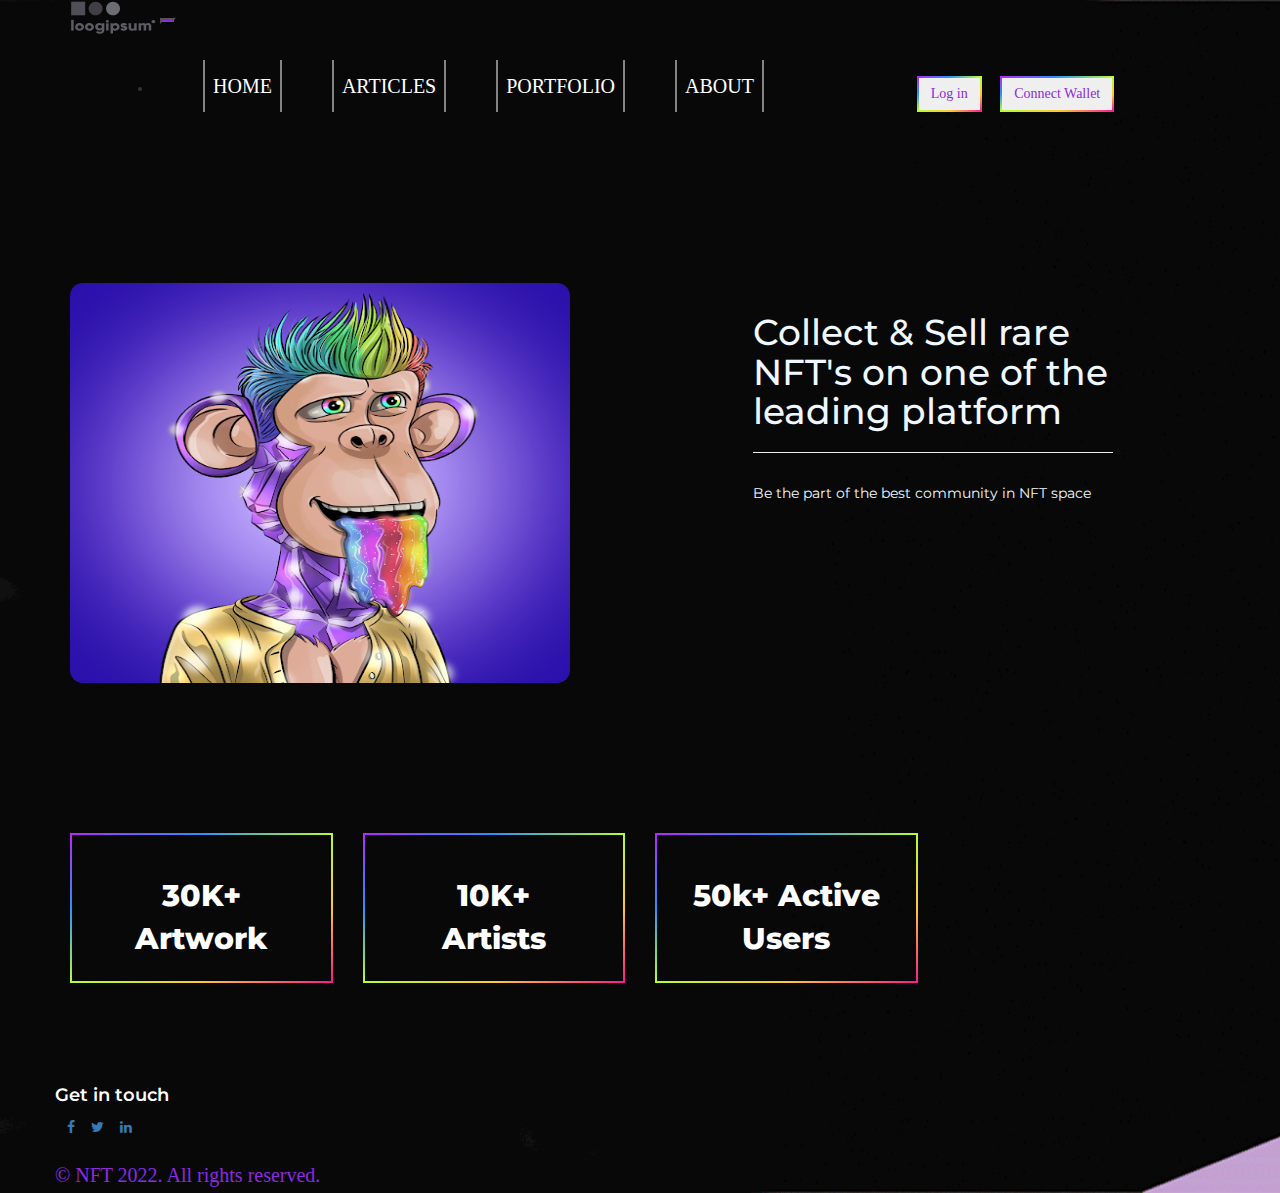
==== Index.html @ bce40881 "update" ====
<!DOCTYPE html>
<html lang="en">
<head>
    <meta charset="UTF-8">
    <meta http-equiv="X-UA-Compatible" content="IE=edge">
    <meta name="viewport" content="width=device-width, initial-scale=1.0">
    <meta name="author" content="Mariam Mariamidze">
    <!-- =============social icons============= -->
    <link rel="stylesheet" href="https://cdnjs.cloudflare.com/ajax/libs/font-awesome/4.7.0/css/font-awesome.min.css">
    <!-- =============fonts============= -->
    <link rel="preconnect" href="https://fonts.googleapis.com">
    <link rel="preconnect" href="https://fonts.gstatic.com" crossorigin>
    <link href="https://fonts.googleapis.com/css2?family=Koulen&family=Montserrat:wght@300&display=swap" rel="stylesheet">
    <!-- CSS only -->
    <link href="https://cdn.jsdelivr.net/npm/bootstrap@5.1.3/dist/css/bootstrap.min.css" rel="stylesheet" integrity="sha384-1BmE4kWBq78iYhFldvKuhfTAU6auU8tT94WrHftjDbrCEXSU1oBoqyl2QvZ6jIW3" crossorigin="anonymous">
    <link rel="stylesheet" href="https://maxcdn.bootstrapcdn.com/bootstrap/3.4.1/css/bootstrap.min.css">
    <link rel="stylesheet" href="assets/css/style.css">
    <!-- =============JS============= -->
    <script src="https://ajax.googleapis.com/ajax/libs/jquery/3.6.0/jquery.min.js"></script>
    <script src="https://maxcdn.bootstrapcdn.com/bootstrap/3.4.1/js/bootstrap.min.js"></script>
    <!-- =============title============= -->
    <link rel="icon" href="assets/img/logo.svg" type="imige/icon type">
    <title>NFT</title>
</head>
<body>
    <header class="container">
        <nav class="navbar navbar-expand-lg navbar-light">
            <img src="assets/img/logo.svg">
            <button class="navbar-toggler custom-tog" type="button" data-toggle="collapse" data-target="#navbarTogglerDemo02" aria-controls="navbarTogglerDemo02" aria-expanded="false" aria-label="Toggle navigation">
            <span class="navbar-toggler-icon"></span>
            </button>
            <div class="collapse navbar-collapse teal borderYtoX" id="navbarTogglerDemo02">
                <ul class="navbar-nav mr-auto mt-2 mt-lg-0">
                    <li class="nav-item active">
                        <a class="custom-link" href="#">HOME</a>
                    </li>
                    <li class="nav-item">
                        <a class="custom-link" href="#">ARTICLES</a>
                    </li>
                    <li class="nav-item">
                        <a class="custom-link" href="#">PORTFOLIO</a>
                    </li>
                    <li class="nav-item">
                        <a class="custom-link" href="#">ABOUT</a>
                    </li>
                </ul>
                <form class="form-inline my-2 my-lg-0">
                    <button class="btn my-2 my-sm-0 button_login" type="submit">Log in</button>
                    <button class="btn my-2 my-sm-0 button_wallet" type="submit">Connect Wallet</button>
                 </form>
              </div>
        </nav>
    </header>
    <section>
        <div class="container">
            <div class="row justify-content-between">
                <div class="col-sm-8 col-md-10 col-xl-7 col-lg-7">
                    <img class="img-1" src="assets/img/img1.png">
                </div> 
                <div class="col-sm-8 col-md-8 col-xl-4 col-lg-4">
                    <h1>Collect & Sell rare NFT's on one of the leading platform</h1>
                    <hr>
                    <p>Be the part of the best community in NFT space</p>
                </div> 
            </div>
        </div>
    </section>
    <section>
        <div class="container">
            <div class="row d-flex justify-content-between">
                <div class="col-sm-3 col-md-10 col-xl-3 col-lg-3 ">
                    <div class="custom-col">
                        <p class="p-info">30K+ <br> Artwork</p>
                    </div>
                </div>
                <div class="col-sm-3 col-md-10 col-xl-3 col-lg-3">
                    <div class="custom-col" >
                        <p class="p-info ">10K+ <br> Artists</p>
                    </div>
                </div>
                <div class="col-sm-3 col-md-10 col-xl-3 col-lg-3">
                    <div class="custom-col">
                        <p class="p-info">50k+ Active Users</p>
                    </div>
                </div>
            </div>
        </div>
    </section>
    <footer class="bd-footer py-2">
        <div class="container py-2">
            <div class="row justify-content-center">
                <div class="col-4">
                    <div class="list-unstyled align-items-center">
                        <h6>Get in touch</h6>
                        <li class="mb-2 custom-media"><a href="https://ka-ge.facebook.com/" target="_blank"><i class="fa fa-facebook a-2"></i></a></li>
                        <li class="mb-2 custom-media"><a href="https://twitter.com/" target="_blank"><i class="fa fa-twitter a-2"></i></a></li>
                        <li class="mb-2 custom-media"><a href="https://www.linkedin.com/?trk=public_profile_nav-header-logo" target="_blank" class="fa fa-linkedin "></a></li>
                     </div>
                </div>
            </div>
            <div class="row justify-content-center">
                <div class="col-4">
                    <p class="copyright">© NFT 2022. All rights reserved.</p>
                </div>
            </div>

        </div>

    </footer>
    
</body>
</html>
---- assets/css/style.css ----
body{
    margin: 0;
    background-image:url(../img/49-wallpapers-animated-gifs-on-wallpapersafari.gif);
    background-size: cover;
}
.custom-tog{
    background-color:blueviolet !important ;
}
.borderYtoX{
    font-family: Raleway;
	padding: 3em 3em;
	text-align: center;
}
.custom-link{
    margin-left: 50px;
    font-family:'Koulen', cursive;
    color: white;
    text-decoration: none;
    font: 20px Raleway;
    padding: 10px 10px;
    position: relative;
    z-index: 0;
    cursor: pointer;
}
.custom-link:before, .custom-link:after{
    position: absolute;
    opacity: 0.5;
    height: 100%;
    width: 2px;
    content: '';
    background: #FFF;
    transition: all 0.3s;
}
.custom-link:before{
    left: 0px;
    top: 0px;
}
.custom-link:after{
    right: 0px;
    bottom: 0px;
}
.custom-link:hover:before,.custom-link:hover:after{
    opacity: 1;
    height: 2px;
    width: 100%;
}
.custom-link:hover{
    text-decoration: none;
    background-image: linear-gradient(to left, violet, indigo, blue, green, yellow, orange, red);
    color: transparent;
    background-clip: text;
    -webkit-background-clip: text;
}
.button_login, .button_wallet{
    color: blueviolet;
    border: 2px solid transparent;
    border-image: linear-gradient(to bottom right, #b827fc 0%, #2c90fc 25%, #b8fd33 50%, #fec837 75%, #fd1892 100%);
    border-radius: 5px;
    margin-left: 15px;
    border-image-slice: 1;
}
.button_login:hover, .button_wallet:hover{
    color: palevioletred;
}
.button_login:active, .button_wallet:active{
    color: palevioletred;
}
.button_login:visited, .button_wallet:visited{
    color: palevioletred;
}

.button_login{
    margin-left: 100px;
}
section{
    margin-top: 150px;
}
.img-1{
    width: 500px;
    height: 400px;
    border-radius: 13px;
}
hr{
    background: linear-gradient(to bottom right, #b827fc 0%, #2c90fc 25%, #b8fd33 50%, #fec837 75%, #fd1892 100%);
}
h1, p{
    margin-top: 30px;
    font-family:'Montserrat', sans-serif;
    color: aliceblue;
}
.custom-col{
    color: blueviolet;
    border: 2px solid transparent;
    height: 150px;
    padding: 10px;
    border-image: linear-gradient(to bottom right, #b827fc 0%, #2c90fc 25%, #b8fd33 50%, #fec837 75%, #fd1892 100%);
    border-radius: 10px;
    border-image-slice: 1;
    text-align: center;
}
.p-info{
    display: flex;
    justify-content: center;
    text-align: center;
    font-family:'Montserrat', sans-serif;
    color: white;
    font-size: 30px;
    font-weight: 800;
}
.custom-media{
    display: inline;
    width: 50px;
    height: 50px;
    left: 780px;
    top: 44px;
    margin-left: 12px;
    border-radius: 1px;
}
h6{
    font-family:'Montserrat', sans-serif;
    font-style: normal;
    font-weight: 600;
    font-size: 18px;
    line-height: 24px;
    color: white;
}
.a-2:hover, .a-2:link, .a-2:visited .a-2:active {
    text-decoration: none;
    color: blueviolet;
}
.copyright{
    font-family: 'Open Sans';
    font-style: normal;
    font-weight: 400;
    font-size: 20px;
    line-height: 16px;
    color: blueviolet;
    flex: none;
    order: 1;
}
footer{
    margin-top: 90px;
}
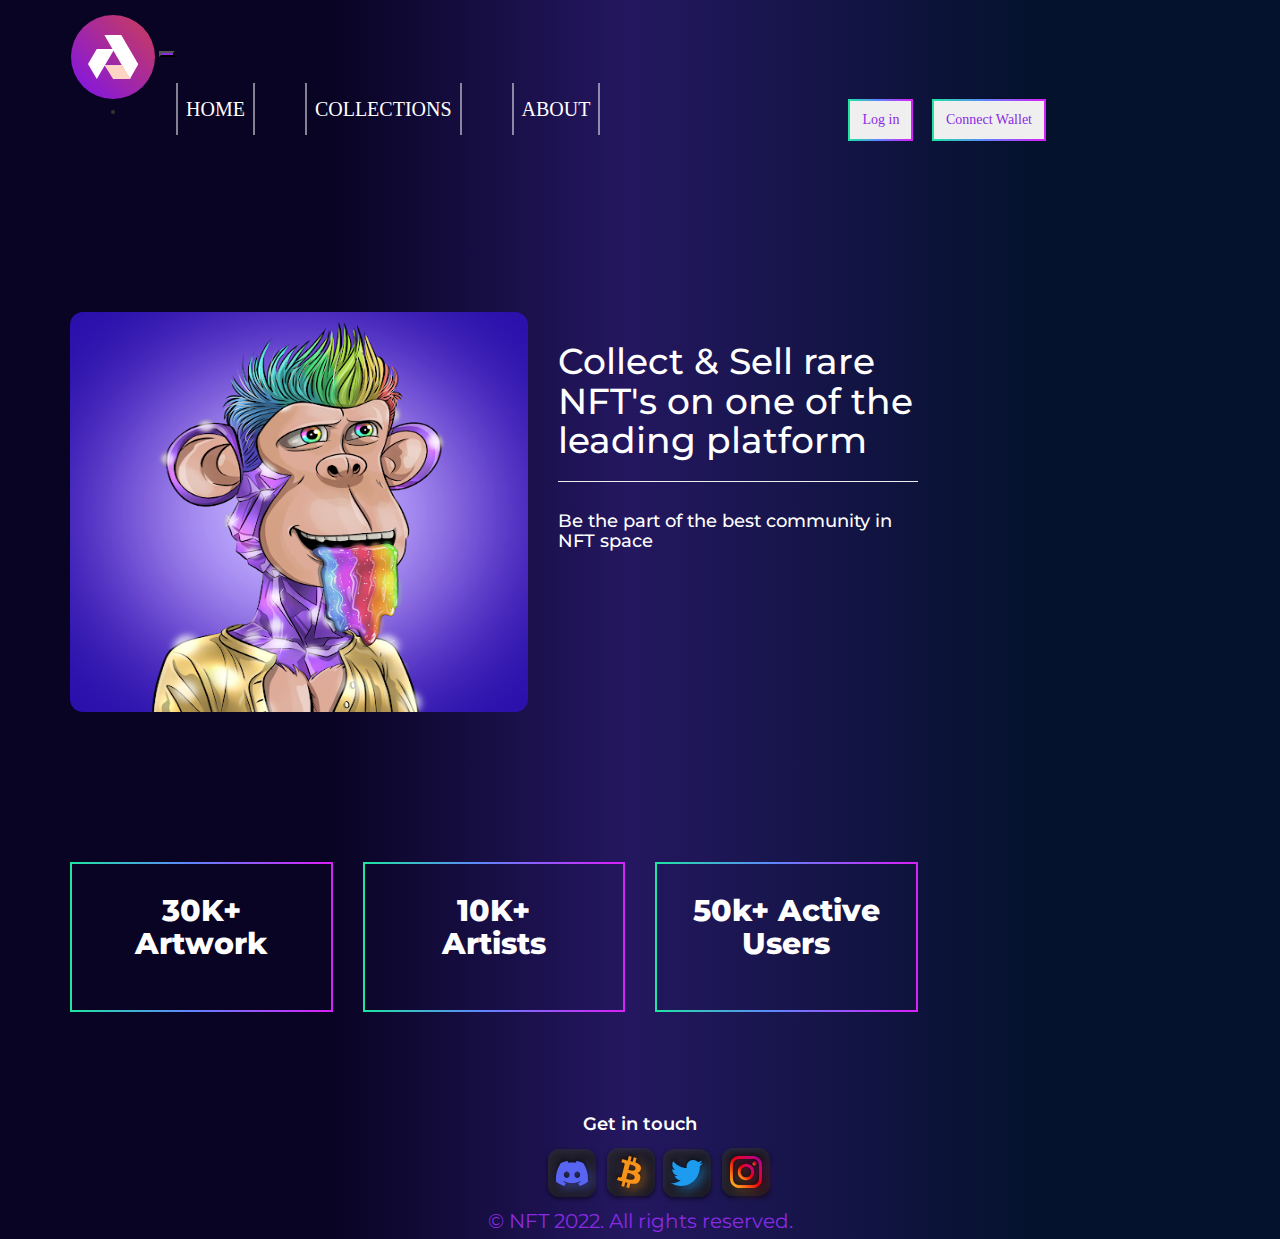
==== commit 35aa7381: "fix respo" ====
--- a/Index.html
+++ b/Index.html
@@ -25,23 +25,20 @@
 <body>
     <header class="container">
         <nav class="navbar navbar-expand-lg navbar-light">
-            <img src="assets/img/logo.svg">
+            <img class="logo" src="assets/img/logo.svg">
             <button class="navbar-toggler custom-tog" type="button" data-toggle="collapse" data-target="#navbarTogglerDemo02" aria-controls="navbarTogglerDemo02" aria-expanded="false" aria-label="Toggle navigation">
             <span class="navbar-toggler-icon"></span>
             </button>
             <div class="collapse navbar-collapse teal borderYtoX" id="navbarTogglerDemo02">
-                <ul class="navbar-nav mr-auto mt-2 mt-lg-0">
+                <ul class="navbar-nav mr-auto mt-2 mt-lg-3">
                     <li class="nav-item active">
                         <a class="custom-link" href="#">HOME</a>
                     </li>
                     <li class="nav-item">
-                        <a class="custom-link" href="#">ARTICLES</a>
+                        <a class="custom-link" href="collections.html">COLLECTIONS</a>
                     </li>
                     <li class="nav-item">
-                        <a class="custom-link" href="#">PORTFOLIO</a>
-                    </li>
-                    <li class="nav-item">
-                        <a class="custom-link" href="#">ABOUT</a>
+                        <a class="custom-link" href="about.html">ABOUT</a>
                     </li>
                 </ul>
                 <form class="form-inline my-2 my-lg-0">
@@ -54,33 +51,33 @@
     <section>
         <div class="container">
             <div class="row justify-content-between">
-                <div class="col-sm-8 col-md-10 col-xl-7 col-lg-7">
+                <div class=" col-12 col-sm-12 col-md-12 col-xl-5 col-lg-5">
                     <img class="img-1" src="assets/img/img1.png">
                 </div> 
-                <div class="col-sm-8 col-md-8 col-xl-4 col-lg-4">
+                <div class="col-sm-8 col-md-10 col-xl-4 col-lg-4">
                     <h1>Collect & Sell rare NFT's on one of the leading platform</h1>
                     <hr>
-                    <p>Be the part of the best community in NFT space</p>
+                    <p class="h4">Be the part of the best community in NFT space</p>
                 </div> 
             </div>
         </div>
     </section>
     <section>
         <div class="container">
-            <div class="row d-flex justify-content-between">
-                <div class="col-sm-3 col-md-10 col-xl-3 col-lg-3 ">
+            <div class="row  justify-content-between">
+                <div class=" col-12 col-md-12 col-lg-3 col-xl-3 mt-5">
                     <div class="custom-col">
-                        <p class="p-info">30K+ <br> Artwork</p>
+                        <p class="p-info h2">30K+ <br> Artwork</p>
                     </div>
                 </div>
-                <div class="col-sm-3 col-md-10 col-xl-3 col-lg-3">
+                <div class=" col-12 col-md-12 col-lg-3 col-xl-3 mt-5">
                     <div class="custom-col" >
-                        <p class="p-info ">10K+ <br> Artists</p>
+                        <p class="p-info h2 ">10K+ <br> Artists</p>
                     </div>
                 </div>
-                <div class="col-sm-3 col-md-10 col-xl-3 col-lg-3">
+                <div class="col-12 col-md-12 col-lg-3 col-xl-3 mt-5">
                     <div class="custom-col">
-                        <p class="p-info">50k+ Active Users</p>
+                        <p class="p-info h2">50k+ Active Users</p>
                     </div>
                 </div>
             </div>
@@ -92,21 +89,21 @@
                 <div class="col-4">
                     <div class="list-unstyled align-items-center">
                         <h6>Get in touch</h6>
-                        <li class="mb-2 custom-media"><a href="https://ka-ge.facebook.com/" target="_blank"><i class="fa fa-facebook a-2"></i></a></li>
-                        <li class="mb-2 custom-media"><a href="https://twitter.com/" target="_blank"><i class="fa fa-twitter a-2"></i></a></li>
-                        <li class="mb-2 custom-media"><a href="https://www.linkedin.com/?trk=public_profile_nav-header-logo" target="_blank" class="fa fa-linkedin "></a></li>
+                        <ul class="custom-ul mt-5">
+                            <li class="mb-2 custom-media"><a href="https://discord.com/" target="_blank"><img src="assets/img/discord.svg"></li>
+                            <li class="mb-2 custom-media"><a href="https://www.binance.com/en/support/faq#/66" target="_blank"><img src="assets/img/bitcoin.svg"></a></li>
+                            <li class="mb-2 custom-media"><a href="https://twitter.com/" target="_blank"><img src="assets/img/twitter.svg"></a></li>
+                            <li class="mb-2 custom-media"><a href="https://www.instagram.com/?hl=en" target="_blank"><img src="assets/img/insta.svg"></a></li>
+                        </ul>         
                      </div>
                 </div>
             </div>
             <div class="row justify-content-center">
-                <div class="col-4">
+                <div class="col-4 mt-5">
                     <p class="copyright">© NFT 2022. All rights reserved.</p>
                 </div>
             </div>
-
         </div>
-
-    </footer>
-    
+    </footer> 
 </body>
 </html>--- a/assets/css/style.css
+++ b/assets/css/style.css
@@ -1,14 +1,16 @@
 body{
     margin: 0;
-    background-image:url(../img/49-wallpapers-animated-gifs-on-wallpapersafari.gif);
-    background-size: cover;
+    background: linear-gradient(90deg, rgba(9,4,36,1) 26%, rgba(36,23,96,1) 49%, rgba(5,18,46,1) 80%);
+    overflow-x: hidden;
+}
+.logo{
+    padding-top: 1em;
 }
 .custom-tog{
     background-color:blueviolet !important ;
 }
 .borderYtoX{
     font-family: Raleway;
-	padding: 3em 3em;
 	text-align: center;
 }
 .custom-link{
@@ -46,15 +48,17 @@
 }
 .custom-link:hover{
     text-decoration: none;
-    background-image: linear-gradient(to left, violet, indigo, blue, green, yellow, orange, red);
+    background: -webkit-linear-gradient(0deg,#17ef97 -5.04%,#6084ff 46.01%,#d324f7 96.01%);
+    background-image: -webkit-linear-gradient(0deg, rgb(23, 239, 151) -5.04%, rgb(96, 132, 255) 46.01%, rgb(211, 36, 247) 96.01%);
     color: transparent;
     background-clip: text;
     -webkit-background-clip: text;
 }
 .button_login, .button_wallet{
+    height: 3em;
     color: blueviolet;
     border: 2px solid transparent;
-    border-image: linear-gradient(to bottom right, #b827fc 0%, #2c90fc 25%, #b8fd33 50%, #fec837 75%, #fd1892 100%);
+    border-image: -webkit-linear-gradient(0deg, rgb(23, 239, 151) -5.04%, rgb(96, 132, 255) 46.01%, rgb(211, 36, 247) 96.01%);
     border-radius: 5px;
     margin-left: 15px;
     border-image-slice: 1;
@@ -68,7 +72,6 @@
 .button_login:visited, .button_wallet:visited{
     color: palevioletred;
 }
-
 .button_login{
     margin-left: 100px;
 }
@@ -76,27 +79,27 @@
     margin-top: 150px;
 }
 .img-1{
-    width: 500px;
+    width: 100%;
     height: 400px;
     border-radius: 13px;
 }
 hr{
     background: linear-gradient(to bottom right, #b827fc 0%, #2c90fc 25%, #b8fd33 50%, #fec837 75%, #fd1892 100%);
 }
-h1, p{
+h1, .h4{
     margin-top: 30px;
     font-family:'Montserrat', sans-serif;
-    color: aliceblue;
+    color: white;
 }
 .custom-col{
     color: blueviolet;
     border: 2px solid transparent;
     height: 150px;
     padding: 10px;
-    border-image: linear-gradient(to bottom right, #b827fc 0%, #2c90fc 25%, #b8fd33 50%, #fec837 75%, #fd1892 100%);
-    border-radius: 10px;
+    border-image: -webkit-linear-gradient(0deg, rgb(23, 239, 151) -5.04%, rgb(96, 132, 255) 46.01%, rgb(211, 36, 247) 96.01%);
     border-image-slice: 1;
     text-align: center;
+    overflow-x:hidden;
 }
 .p-info{
     display: flex;
@@ -104,17 +107,13 @@
     text-align: center;
     font-family:'Montserrat', sans-serif;
     color: white;
-    font-size: 30px;
     font-weight: 800;
 }
-.custom-media{
-    display: inline;
-    width: 50px;
-    height: 50px;
-    left: 780px;
-    top: 44px;
-    margin-left: 12px;
-    border-radius: 1px;
+.custom-ul{
+    display: flex;
+    justify-content: center;
+    align-items: center;
+    list-style: none;
 }
 h6{
     font-family:'Montserrat', sans-serif;
@@ -123,13 +122,10 @@
     font-size: 18px;
     line-height: 24px;
     color: white;
-}
-.a-2:hover, .a-2:link, .a-2:visited .a-2:active {
-    text-decoration: none;
-    color: blueviolet;
+    text-align: center;
 }
 .copyright{
-    font-family: 'Open Sans';
+    font-family: 'Montserrat', sans-serif;
     font-style: normal;
     font-weight: 400;
     font-size: 20px;
@@ -137,7 +133,48 @@
     color: blueviolet;
     flex: none;
     order: 1;
+    text-align: center;
 }
 footer{
     margin-top: 90px;
+}
+.custom-ccontainer{
+    margin-bottom: 50px;
+}
+.card{
+    background: radial-gradient(circle, rgba(63,94,251,1) 0%, rgba(153,82,182,1) 0%, rgba(132,42,189,1) 12%, rgba(140,84,192,1) 25%, rgba(129,85,200,1) 35%, rgba(98,9,126,1) 49%, rgba(122,15,134,1) 68%, rgba(184,78,159,1) 99%, rgba(252,70,107,1) 100%);
+}
+.card-text-custom-1{
+    text-align: center;
+    color: white;
+    font-weight: 800;
+}
+.custom-col-2{
+    border: 2px solid;
+    border-image: -webkit-linear-gradient(0deg, rgb(23, 239, 151) -5.04%, rgb(96, 132, 255) 46.01%, rgb(211, 36, 247) 96.01%);
+    border-radius: 10px;
+    border-image-slice: 1;
+    text-align: center;
+    padding: 20px;
+}
+.custom-h1{
+    font-family:'Koulen', cursive;
+    color: white;  
+}
+.btn-custom{
+    border: 0px solid;
+    background: radial-gradient(circle, rgba(244,176,206,1) 0%, rgba(240,240,241,1) 100%);
+    border-radius: 10px;
+    border: none;
+    text-align: center;
+    text-align: center;
+    color:blueviolet;
+    font-family:'Koulen', cursive;
+}
+.custom-h-4{
+    font-family:'Koulen', cursive;
+    color: white; 
+}
+.icons{
+    width: 100%;
 }